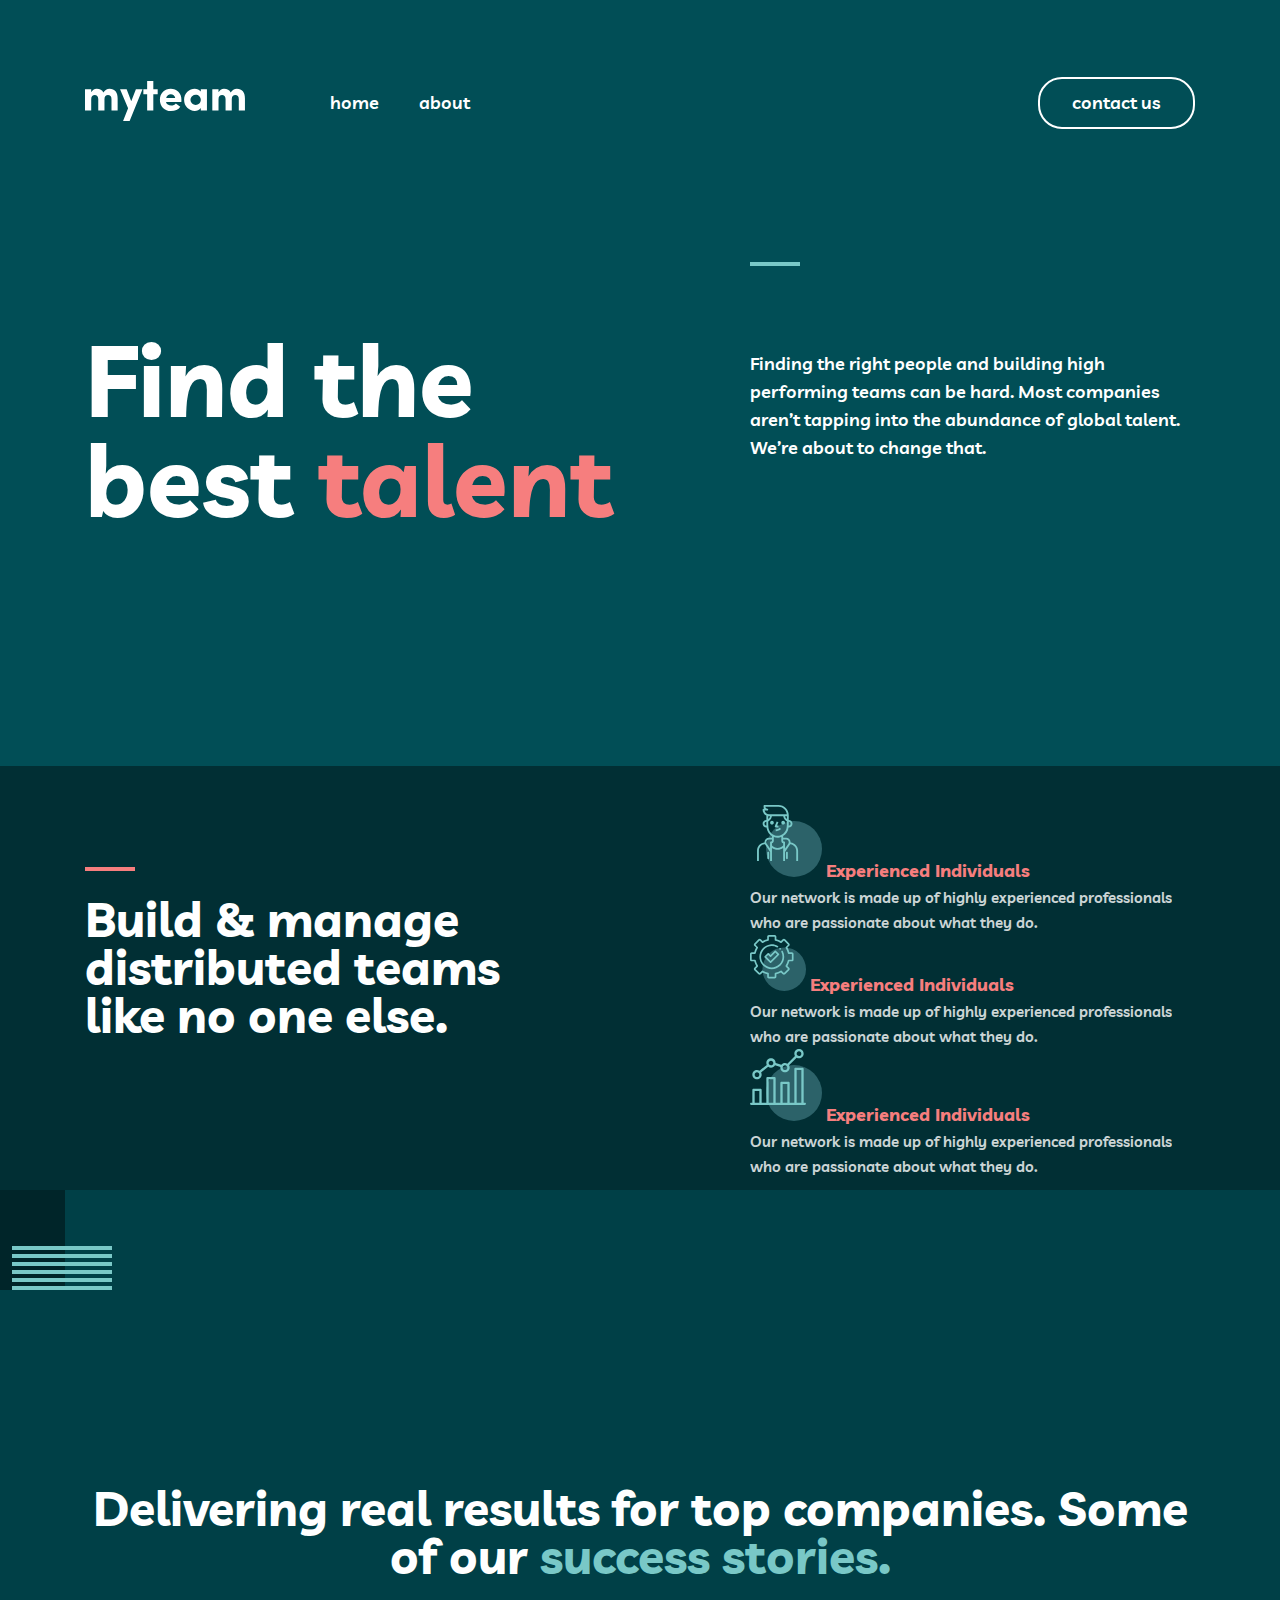
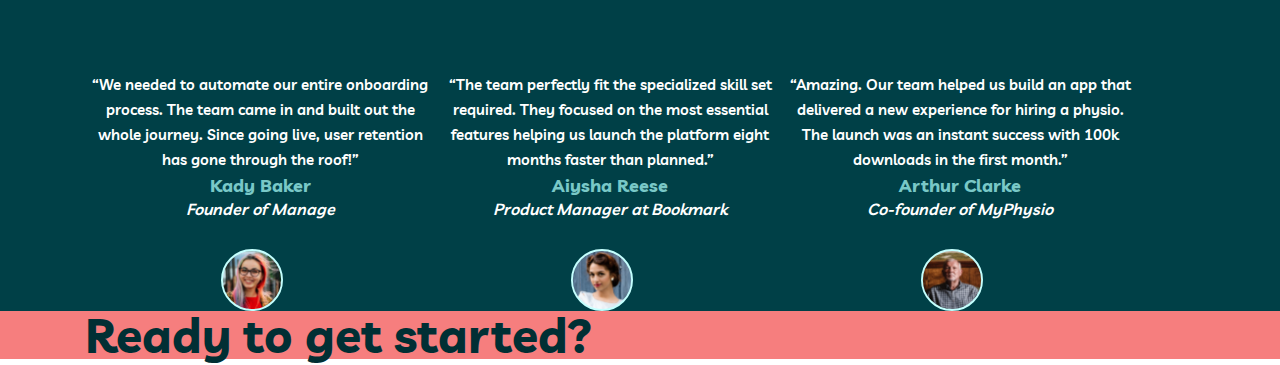
==== index.html @ 91055d0d "init-code" ====
<!DOCTYPE html>
<html lang="en">
<head>
    <meta charset="UTF-8">
    <meta http-equiv="X-UA-Compatible" content="IE=edge">
    <meta name="viewport" content="width=device-width, initial-scale=1.0">
    <title>Document</title>
    <link rel="stylesheet" href="./styles/normalize.css">
    <link rel="stylesheet" href="./styles/main.css">
</head>
<body>
    <header class="site-header">
        <div class="container">
            <nav class="navbar">
                <div class="nav-logo-link">
                    <a class="navbar-img-link" href="#"><img class="logo" src="./img/myteam.svg" alt=""></a>
                    <ul class="nav-ul">
                        <li class="nav-ul-li">
                            <a class="nav-ul-li-link" href="#">home</a>
                        </li>
                        <li class="nav-ul-li">
                            <a class="nav-ul-li-link" href="#">about</a>
                        </li>
                    </ul>
                </div>
                <a class="nav-contact-us" href="#">contact us</a>
            </nav>
        </div>
    </header>
    
    
    <main class="main-site">
        <section class="section-1">
            <div class="container">
                <div class="section-1-ichki-qismi">
                    <h1 class="sec-1-title">Find the <br> best <span class="sec-1-sarlovha-color">talent</span></h1>
                    <div class="sec-1-line-text">
                        <div class="line"></div>
                        <p class="sec-1-text">Finding the right people and building high performing teams can be hard. Most companies aren’t tapping into the abundance of global talent. We’re about to change that.</p>
                    </div>
                    <!-- <img class="section-1-img-1" src="./imgs/Group 2.svg" alt=""> -->
                </div>
            </div>
            <!-- <img class="section-1-img-2" src="./imgs/Group 1.png" alt="" width="100px" height="200px"> -->
        </section>
        <section>
            <div class="list-father">
                <div class="container">
                    <div class="line-div"></div>
                    <div class="surrounding">
                        <h2 class="below-the-site-line">
                            Build & manage distributed teams like no one else.
                        </h2>
                        <ul class="new-list">
                            <li class="site-list-itm">
                                <img src="./img/Group 11.svg" alt="site-logo" width="72" height="72">
                                <span class="new-color">Experienced Individuals</span>
                                <p class="list-style-text">Our network is made up of highly experienced professionals who are passionate about what they do.</p>
                            </li>
                            <li>
                                <img src="./img/Group 12.svg" alt="site-logo" width="56" height="56">
                                <span class="new-color">Experienced Individuals</span>
                                <p class="list-style-text">Our network is made up of highly experienced professionals who are passionate about what they do.</p>
                            </li>
                            <li class="site-list-itm">
                                <img src="./img/Group 13.svg" alt="site-logo" width="72" height="72">
                                <span class="new-color">Experienced Individuals</span>
                                <p class="list-style-text">Our network is made up of highly experienced professionals who are passionate about what they do.</p>
                            </li>
                        </ul>
                    </div>
                </div>
            </div>
        </section>
        
        <section class="section-3">
            <div class="container">
                <div class="heros-end">
                    <img class="logo-img" src="./img/menu-section.svg" alt="site-logo" width="147" height="100">
                    <div class="new-box-site">
                        <h1 class="site-text-life-hack">Delivering real results for top companies. Some of our <span class="new-text-box">success stories.</span></h1>
                        <ul class="site-box-list-father">
                            <li class="site-box-list-itm">
                                <p class="site-box-text-main">
                                    “We needed to automate our entire onboarding process. The team came in and built out the whole journey. Since going live, user retention has gone through the roof!”
                                </p>
                                <h2 class="site-box-user-name">Kady Baker</h2>
                                <em class="user-name-by">Founder of Manage</em>
                                
                                <img class="site-img-box" src="./img/user.svg" alt="site-users" width="62" height="62">
                            </li>
                            
                            <li class="new-list-itm">
                                <p class="site-box-text-main">
                                    “The team perfectly fit the specialized skill set required. They focused on the most essential features helping us launch the platform eight months faster than planned.”    
                                </p>
                                <h2 class="site-box-user-name">Aiysha Reese</h2>
                                <em class="user-name-by">Product Manager at Bookmark</em>
                                
                                <img class="site-img-box" src="./img/user-oval.svg" alt="site-users" width="62" height="62">
                            </li>
                            <li class="new-list-itm">
                                <p class="site-box-text-main">
                                    “Amazing. Our team helped us build an app that delivered a new experience for hiring a physio. The launch was an instant success with 100k downloads in the first month.”  
                                </p>
                                <h2 class="site-box-user-name">Arthur Clarke</h2>
                                <em class="user-name-by">Co-founder of MyPhysio</em>
                                
                                <img class="site-img-box" src="./img/user-person.svg" alt="site-users" width="62" height="62">
                            </li>
                        </ul>
                    </div>
                </div>
            </section>
        </div>
        
        <section>
            <div class="site-contact-easy">
                <div class="container">
                    <p class="link-go">Ready to get started?</p>
                </div>
            </div>
        </section>
</main>
</body>
</html>
---- styles/main.css ----
/* livvic-600 - latin */
@font-face {
  font-family: 'Livvic';
  font-style: normal;
  font-weight: 600;
  src: local(''),
  url('../fonts/livvic-v13-latin-600.woff2') format('woff2'), /* Chrome 26+, Opera 23+, Firefox 39+ */
  url('../fonts/livvic-v13-latin-600.woff') format('woff'); /* Chrome 6+, Firefox 3.6+, IE 9+, Safari 5.1+ */
}
/* livvic-700 - latin */
@font-face {
  font-family: 'Livvic';
  font-style: normal;
  font-weight: 700;
  src: local(''),
  url('../fonts/livvic-v13-latin-700.woff2') format('woff2'), /* Chrome 26+, Opera 23+, Firefox 39+ */
  url('../fonts/livvic-v13-latin-700.woff') format('woff'); /* Chrome 6+, Firefox 3.6+, IE 9+, Safari 5.1+ */
}
* {
  padding: 0;
  margin: 0;
  box-sizing: border-box;
  list-style: none;
  text-decoration: none;
}

.container {
  max-width: 1140px;
  margin: 0 auto;
  padding: 0 15px;
}

.site-header {
  background-color: #014E56;
}

.navbar {
  width: 100%;
  display: flex;
  justify-content: space-between;
  padding: 77px 0 133px;
  align-items: center;
}

.nav-logo-link {
  width: 425px;
  display: flex;
  justify-content: space-between;
}

.logo {
  width: 160px;
  height: 40px;
  margin: 0;
}

.nav-ul {
  display: flex;
  align-items: center;
}

.nav-ul-li-link {
  margin-right: 40px;
  font-family: 'Livvic';
  font-style: normal;
  font-weight: 600;
  font-size: 18px;
  line-height: 28px;
  color: #FFFFFF;
}

.nav-ul-li-link {
  font-weight: 600;
  font-size: 18px;
  line-height: 28px;
  color: #FFFFFF;
}
.nav-contact-us {
  padding: 9px 33px 11px 32px;
  border: 2px solid #FFFFFF;
  border-radius: 24px;
  font-family: 'Livvic';
  font-style: normal;
  font-weight: 600;
  font-size: 18px;
  line-height: 28px;
  color: #FFFFFF;
  padding: 10px 32px;
  transition: 0.5s;
}

.nav-contact-us:hover {
  background-color: white;
  color: #014E56;
  cursor: pointer;
}

.section-1 {
  background-color: #014E56;
}

.section-1-ichki-qismi {
  width: 100%;
  display: flex;
  justify-content: space-between;
  padding-bottom: 170px;
  position: relative;
}

.sec-1-title {
  font-family: 'Livvic';
  font-style: normal;
  font-weight: 700;
  font-size: 100px;
  line-height: 100px;
  color: #FFFFFF;
}

.sec-1-sarlovha-color {
  color: #F67E7E;
}

.sec-1-line-text {
  width: 445px;
  height: 200px;
  display: flex;
  flex-direction: column;
  justify-content: space-between;
}

.line {
  width: 50px;
  border-top: 4px solid #79C8C7;
} 
.sec-1-text {
  font-family: 'Livvic';
  font-style: normal;
  font-weight: 600;
  font-weight: 600;
  font-size: 18px;
  line-height: 28px;
  color: #FFFFFF;
}
.list-father {
  background: #012F34;
  padding: 1px 0;
}
.surrounding {
  margin-bottom: 10px;
  display: flex;
}
.new-color {
  font-family: 'Livvic';
  font-style: normal;
  font-weight: 700;
  font-size: 18px;
  line-height: 28px;
  color: #F67E7E;
}
.list-style-text {
  
  width: 445px;
  font-family: 'Livvic';
  font-style: normal;
  font-weight: 600;
  font-size: 15px;
  line-height: 25px;
  color: #FFFFFF;
  mix-blend-mode: normal;
  opacity: 0.8;
}
.line-div {
  width: 50px;
  margin: 100px 98px -66px 0px;
  border: 2px solid #f67e7e;
}
.below-the-site-line {
  margin-top: 90px;
  width: 445px;
  font-family: 'Livvic';
  font-style: normal;
  font-weight: 700;
  font-size: 48px;
  line-height: 48px;
  color: #FFFFFF;
}
.new-list {
  margin-left: 246px;  
}
.section-3{
  background-color: #004047;
}
.logo-img {
  margin-left: -120px;
}
.new-text-box {
  color: #79c8c7;
}
.new-box-site {
  margin-top: 190px
}
.site-text-life-hack {
  margin-top: ;
  font-family: 'Livvic';
  font-style: normal;
  font-weight: 700;
  font-size: 48px;
  line-height: 48px;
  text-align: center;
  color: #FFFFFF;
}
.site-box-list-father {
  margin-top: 92px;
  display: flex;
}
.site-box-list-itm {
  width: 350px;
  text-align: center;
}
.site-box-text-main {
  width: 350px;
  font-family: 'Livvic';
  font-style: normal;
  font-weight: 600;
  font-size: 15px;
  line-height: 25px;
  text-align: center;
  color: #FFFFFF;
}
.site-box-user-name {
  font-family: 'Livvic';
  font-style: normal;
  font-weight: 700;
  font-size: 18px;
  line-height: 28px;
  text-align: center;
  color: #79C8C7;
}
.user-name-by {
  font-family: 'Livvic';
  font-style: italic;
  font-weight: 500;
  color: #FFFFFF;
}
.site-img-box {
  margin-left: 136px;
  margin-top: 29px;
  display: flex;
}
.new-list-itm {
  width: 350px;
  text-align: center;
}
.site-contact-easy {
  background-color: #F67E7E;
}
.logo-img-design {
  margin-left: -120px;
  margin-top: 56px;
}
.link-go {
  font-family: 'Livvic';
  font-style: normal;
  font-weight: 700;
  font-size: 48px;
  line-height: 48px;
  color: #012F34;
}
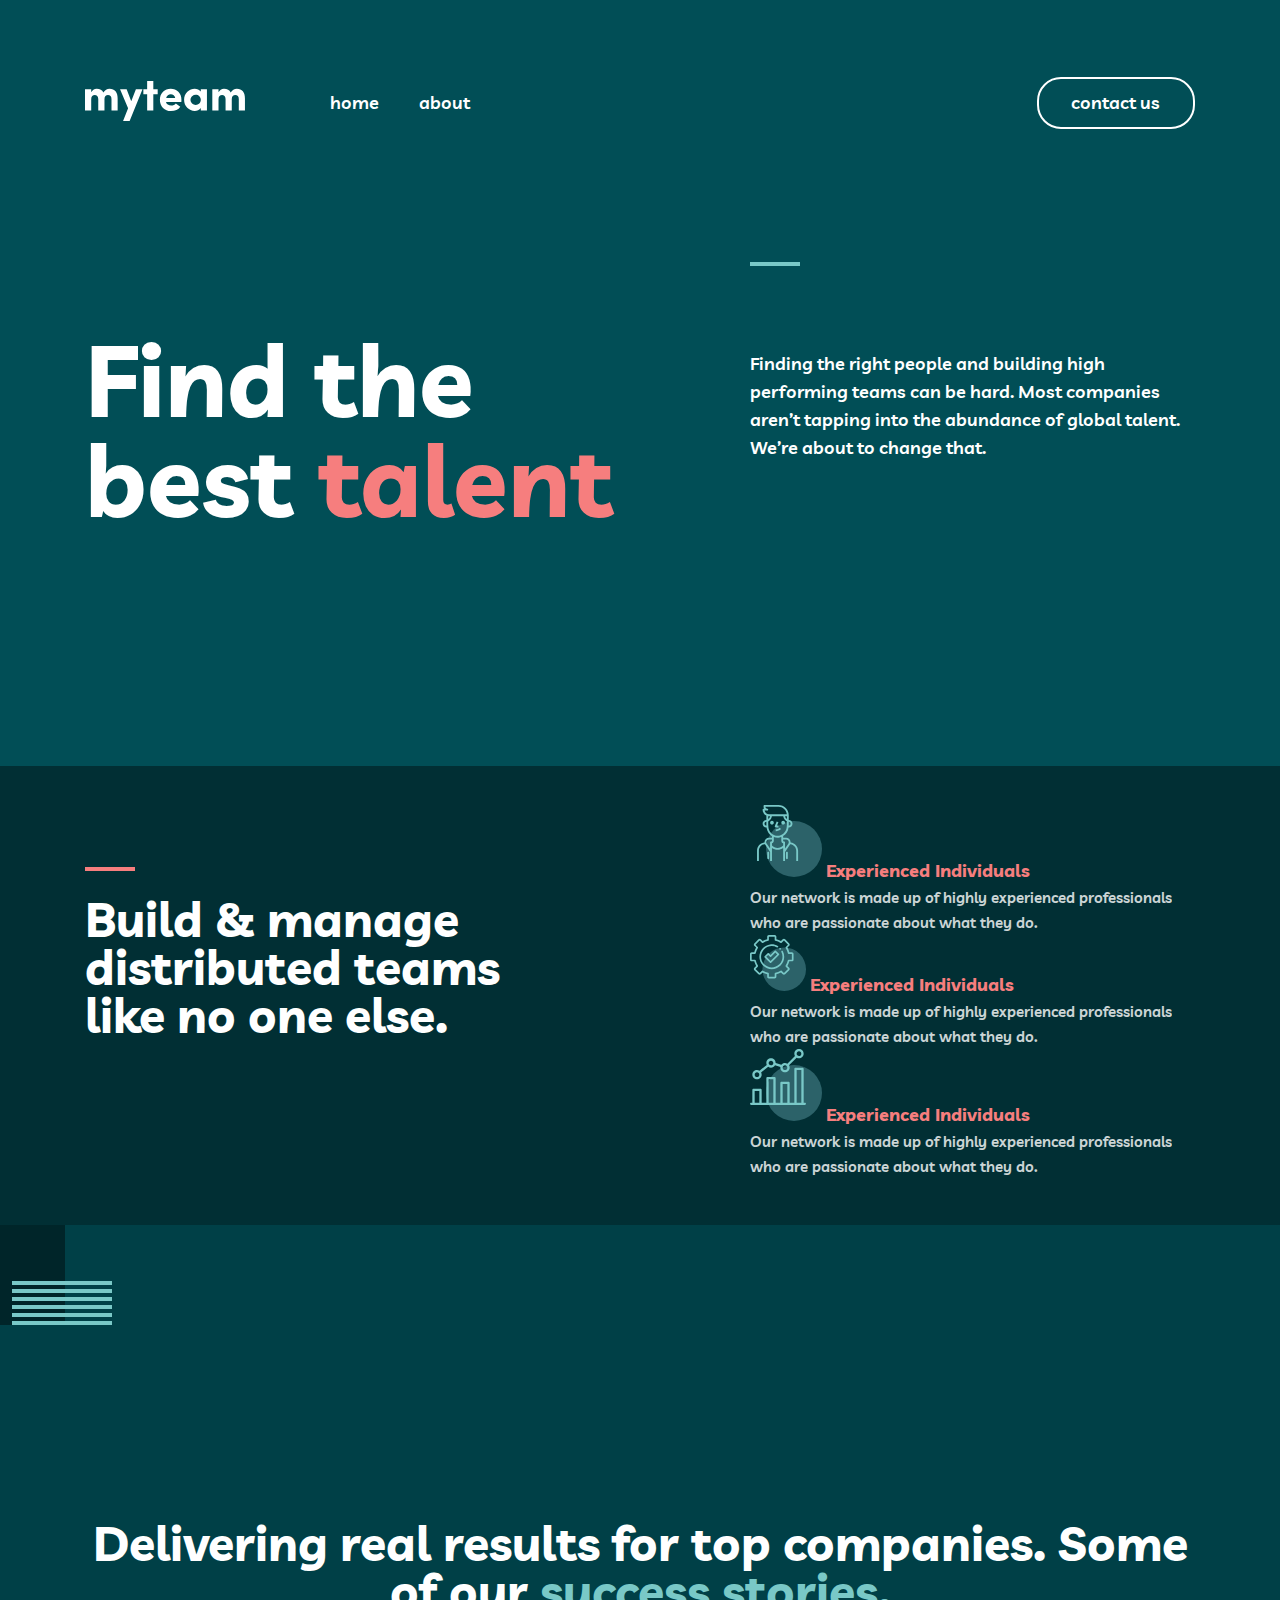
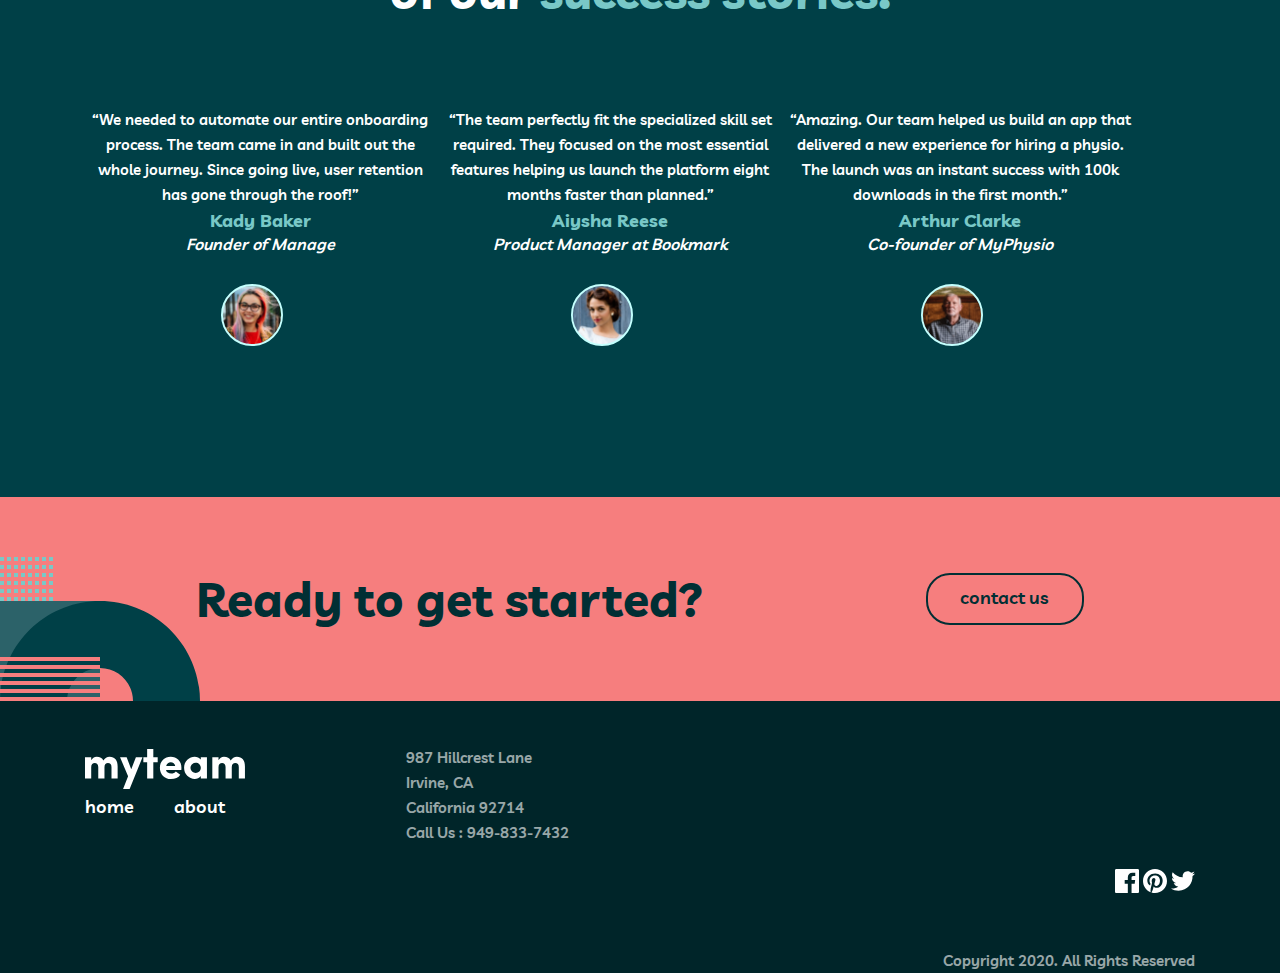
==== commit 050b944f: "first commit" ====
--- a/index.html
+++ b/index.html
@@ -16,14 +16,18 @@
                     <a class="navbar-img-link" href="#"><img class="logo" src="./img/myteam.svg" alt=""></a>
                     <ul class="nav-ul">
                         <li class="nav-ul-li">
-                            <a class="nav-ul-li-link" href="#">home</a>
+                            <a class="nav-ul-li-link" href="#link">home</a>
                         </li>
                         <li class="nav-ul-li">
-                            <a class="nav-ul-li-link" href="#">about</a>
+                            <a class="nav-ul-li-link" href="./next.html" target="blank">about</a>
                         </li>
                     </ul>
                 </div>
                 <a class="nav-contact-us" href="#">contact us</a>
+                <img class="hamburger" src="./img/hamburger.svg" alt="menu-img"  width="20" height="17">
+                <label class="click">
+                    <input class="click" type="checkbox">
+                </label>
             </nav>
         </div>
     </header>
@@ -38,10 +42,9 @@
                         <div class="line"></div>
                         <p class="sec-1-text">Finding the right people and building high performing teams can be hard. Most companies aren’t tapping into the abundance of global talent. We’re about to change that.</p>
                     </div>
-                    <!-- <img class="section-1-img-1" src="./imgs/Group 2.svg" alt=""> -->
+                    <!-- <img class="section-1-img-1" src="./img/Group 8 (1).svg" alt=""> -->
                 </div>
             </div>
-            <!-- <img class="section-1-img-2" src="./imgs/Group 1.png" alt="" width="100px" height="200px"> -->
         </section>
         <section>
             <div class="list-father">
@@ -111,16 +114,58 @@
                         </ul>
                     </div>
                 </div>
-            </section>
-        </div>
+            </div>
+        </section>
         
-        <section>
-            <div class="site-contact-easy">
-                <div class="container">
-                    <p class="link-go">Ready to get started?</p>
+        <section class="section-forth">
+            <div class="container">
+                <div class="get-start">
+                    <h6 class="get-start-title">Ready to get started?</h6>
+                    <a class="contakt-us" href="#link">contact us</a>
                 </div>
             </div>
         </section>
-</main>
+    </main>
+    
+    <footer class="site-footer">
+        <div class="footer-end">
+            <div class="container">
+                <div class="footer-end-style">
+                    <img class="site-logo-footer" src="./img/myteam.svg" alt="site-logo" width="160" height="40">
+                    <ul class="nav-ul">
+                        <li class="nav-ul-li">
+                            <a class="nav-ul-li-link" href="#link">home</a>
+                        </li>
+                        <li class="nav-ul-li">
+                            <a class="nav-ul-li-link" href="./next.html" target="blank">about</a>
+                        </li>
+                    </ul>
+                    <ul class="footer-list">
+                        <li>987 Hillcrest Lane</li>
+                        <li>Irvine, CA</li>
+                        <li>California 92714</li>
+                        <li>Call Us : 949-833-7432</li>
+                    </ul>
+                    <div class="footer__end-others">
+                        <div class="footer__main-div"> 
+                            <div class="footer__main-mini-div">
+                                <a href="https://www.facebook.com/">
+                                    <img src="./img/fecebook.svg" alt="site-fecebook" width="24" height="24">
+                                </a>
+                                <a href="https://www.pinterest.com/">
+                                    <img src="./img/pinteres.svg" alt="site-pinterest" width="24" height="24">
+                                </a>
+                                <a href="https://twitter.com/?lang=ru">
+                                    <img src="./img/twiter.svg" alt="site-twiter" width="24" height="24">
+                                </a>
+                            </div>
+                            <p class="site__footer-end-text">Copyright 2020. All Rights Reserved</p>
+                        </div>
+                    </div>
+                </div>
+            </div>
+        </div>
+    </footer>
+    
 </body>
 </html>--- a/styles/main.css
+++ b/styles/main.css
@@ -23,7 +23,6 @@
   list-style: none;
   text-decoration: none;
 }
-
 .container {
   max-width: 1140px;
   margin: 0 auto;
@@ -74,9 +73,17 @@
   font-size: 18px;
   line-height: 28px;
   color: #FFFFFF;
-}
+  transition: 0.3s;
+}
+
+.nav-ul-li-link:hover {
+  color: #F67E7E;
+}
+
 .nav-contact-us {
   padding: 9px 33px 11px 32px;
+  margin-left: 527px;
+  width: 158px;
   border: 2px solid #FFFFFF;
   border-radius: 24px;
   font-family: 'Livvic';
@@ -87,12 +94,22 @@
   color: #FFFFFF;
   padding: 10px 32px;
   transition: 0.5s;
+  display: flex;
+  flex-wrap: nowrap;
 }
 
 .nav-contact-us:hover {
   background-color: white;
   color: #014E56;
   cursor: pointer;
+}
+
+.hamburger {
+  display: none;
+}
+
+.click {
+  display: none;
 }
 
 .section-1 {
@@ -146,7 +163,7 @@
   padding: 1px 0;
 }
 .surrounding {
-  margin-bottom: 10px;
+  margin-bottom: 45px;
   display: flex;
 }
 .new-color {
@@ -158,7 +175,6 @@
   color: #F67E7E;
 }
 .list-style-text {
-  
   width: 445px;
   font-family: 'Livvic';
   font-style: normal;
@@ -166,7 +182,6 @@
   font-size: 15px;
   line-height: 25px;
   color: #FFFFFF;
-  mix-blend-mode: normal;
   opacity: 0.8;
 }
 .line-div {
@@ -184,6 +199,17 @@
   line-height: 48px;
   color: #FFFFFF;
 }
+
+.footer__main-mini-div{
+  text-align: end;
+  margin-bottom: 50px;
+}
+
+.footer__main-div{
+  transform: translateY(-50% 0);
+  text-align: end;
+}
+
 .new-list {
   margin-left: 246px;  
 }
@@ -200,7 +226,6 @@
   margin-top: 190px
 }
 .site-text-life-hack {
-  margin-top: ;
   font-family: 'Livvic';
   font-style: normal;
   font-weight: 700;
@@ -214,6 +239,7 @@
   display: flex;
 }
 .site-box-list-itm {
+  margin-bottom: 151px;
   width: 350px;
   text-align: center;
 }
@@ -251,18 +277,294 @@
   width: 350px;
   text-align: center;
 }
-.site-contact-easy {
+.section-forth {
+  background-image: url("../img/Group\ 8.svg");
+  background-repeat: no-repeat;
+  background-position: left bottom;
+  padding: 76px 0;
   background-color: #F67E7E;
-}
-.logo-img-design {
-  margin-left: -120px;
-  margin-top: 56px;
-}
-.link-go {
-  font-family: 'Livvic';
-  font-style: normal;
+  
+}
+
+.get-start {
+  display: flex;
+  align-items: center;
+  justify-content: space-around;
+}
+
+.get-start-title {
+  font-family: 'Livvic';
   font-weight: 700;
   font-size: 48px;
   line-height: 48px;
   color: #012F34;
-}
+  
+}
+.link-go {
+  padding: 2px 0 76px 0;
+  margin-left: 120px;
+  font-family: 'Livvic';
+  font-style: normal;
+  font-weight: 700;
+  font-size: 48px;
+  line-height: 48px;
+  color: #012F34;
+}
+
+.contakt-us {
+  padding: 9px 33px 11px 32px;
+  border: 2px solid #012F34;
+  border-radius: 24px;
+  font-family: 'Livvic';
+  font-style: normal;
+  font-weight: 600;
+  font-size: 18px;
+  line-height: 28px;
+  color: #012F34;
+  transition: 0.4s;
+}
+
+.contakt-us:hover {
+  background-color: #012F34;
+  font-family: 'Livvic';
+  font-style: normal;
+  font-weight: 600;
+  font-size: 18px;
+  line-height: 28px;
+  color: #FFFFFF;
+}
+
+.site-footer {
+  background-color: #002529;
+  
+}
+
+.site-logo-footer {
+  margin-top: 48px;
+}
+
+.footer__end-others {
+  
+}
+
+.other__social-networks {
+  display: flex;
+  justify-content: flex-end;
+  
+}
+
+.footer-list {
+  margin:-76px 321px 24px;
+  font-family: 'Livvic';
+  font-style: normal; 
+  font-weight: 600;
+  font-size: 15px;
+  line-height: 25px;
+  color: #FFFFFF;
+  opacity: 0.6;
+}
+
+.site__footer-end-text {
+  font-family: 'Livvic';
+  font-style: normal;
+  font-weight: 600;
+  font-size: 15px;
+  line-height: 25px;
+  text-align: right;
+  color: #FFFFFF;
+  mix-blend-mode: normal;
+  opacity: 0.6;
+}
+
+.next__page-text {
+  width: 730px;
+  font-family: 'Livvic';
+  font-style: normal;
+  font-weight: 600;
+  font-weight: 600;
+  font-size: 18px;
+  line-height: 28px;
+  color: #FFFFFF;
+}
+
+.directors {
+  padding-top: 180px;
+  padding-bottom: 100px;
+  background-color: #004047;
+}
+
+.directors__title {
+  display: none;
+  font-weight: 700;
+  font-size: 48px;
+  line-height: 48px;
+  text-align: center;
+  color: #ffffff;
+}
+
+.directors__list {
+  list-style-type: none;
+  margin: 0;
+  padding: 0;
+  display: flex;
+  align-items: center;
+  justify-content: space-between;
+  flex-wrap: wrap;
+}
+
+.directors__item {
+  position: relative;
+  z-index: 1;
+  height: 253px;
+}
+
+.directors__item:nth-child(-n+3) {
+  margin-bottom: 74px;
+}
+
+.director__content {
+  height: 253px;
+  display: flex;
+  flex-direction: column;
+  background-color: #012f34;
+  overflow: hidden;
+}
+
+.director__content-right {
+  background-color: #012f34;
+  transition: transform 1s ease;
+}
+
+.director__content-left {
+  width: 350px;
+  padding: 32px 24px 56px;
+  text-align: center;
+}
+
+.director__picture {
+  width: 96px;
+  height: 96px;
+  border-radius: 50%;
+}
+
+.director__name {
+  font-family: 'Livvic';
+  font-style: normal;
+  font-weight: 700;
+  font-size: 18px;
+  color: #79c8c7;
+}
+
+.director__position {
+  font-family: 'Livvic';
+  font-weight: 500;
+  font-size: 15px;
+  line-height: 25px;
+  color: #ffffff;
+}
+
+.director__content-right {
+  width: 350px;
+  padding: 32px 24px 56px;
+  text-align: center;
+}
+
+.director__quote {
+  margin: 0;
+}
+
+.director__button {
+  position: absolute;
+  z-index: 2;
+  left: 50%;
+  bottom: -30px;
+  transform: translate(-50%);
+  padding: 20px;
+  border: none;
+  border-radius: 50%;
+  background-color: #f67e7e;
+  transition: background-color 0.3s ease;
+}
+
+.director__button:active {
+  background-color: #79c8c7;
+}
+
+.director__button:active ~ .director__content .director__content-right {
+  transform: translateY(-100%);
+}
+
+.director__button-img {
+  display: block;
+  width: 16px;
+  height: 16px;
+  transition: transform 0.3s ease;
+}
+
+.director__button:hover .director__button-img {
+  transform: rotate(-45deg);
+}
+
+.site__next-title {
+  margin-top: 120px;
+  margin-bottom: 40px;
+  font-family: 'Livvic';
+  font-style: normal;
+  font-weight: 700;
+  font-size: 48px;
+  line-height: 48px;
+  text-align: center;
+  color: #FFFFFF;
+}
+
+.next__page-list-father {
+  margin: 0 265px;
+  margin-bottom: 160px;
+  display: flex;
+  align-content: inherit;
+}
+
+.next__page-list-itm {
+  padding-right: 30px;
+  font-family: Impact, Haettenschweiler, 'Arial Narrow Bold', sans-serif;
+  font-size: 35px;
+  color: #FFFFFF;
+}
+
+.new-breand {
+  font-family: 'Gill Sans', 'Gill Sans MT', Calibri, 'Trebuchet MS', sans-serif;
+}
+
+.new-shop {
+  font-family:'Times New Roman', Times, serif;
+}
+
+@media only screen and (max-width: 1056px) {
+  .nav-ul {
+    display: none;
+  }
+  .nav-contact-us {
+    display: none;
+  }
+  
+  .hamburger {
+    display: block;
+  }
+}
+@media only screen and (max-width: 900px) {
+  .nav-contact-us {
+    width: 156px;
+  }
+  
+  .click ~ .hamburger:checked  {
+    width: 20px;
+    height: 20px;
+    background-color: #0047;
+    cursor: pointer;
+  }
+}
+
+
+
+
+
